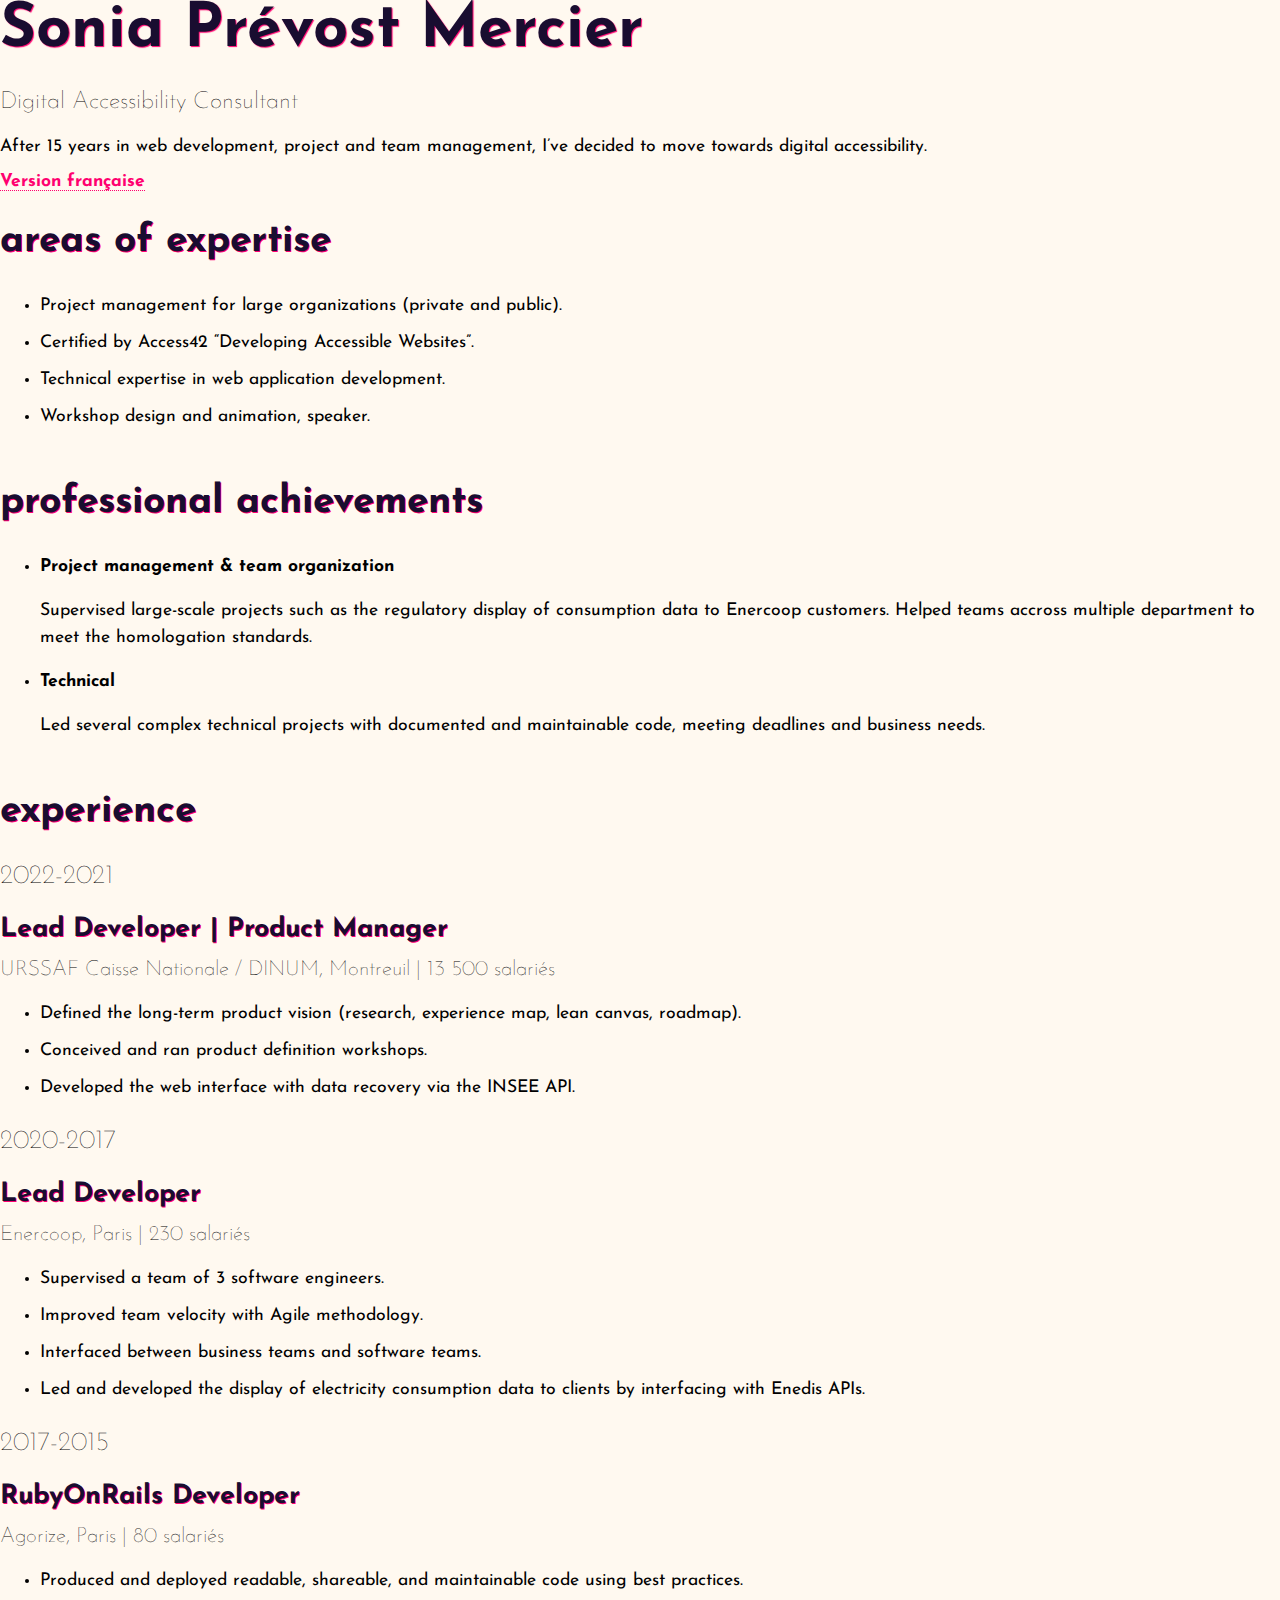
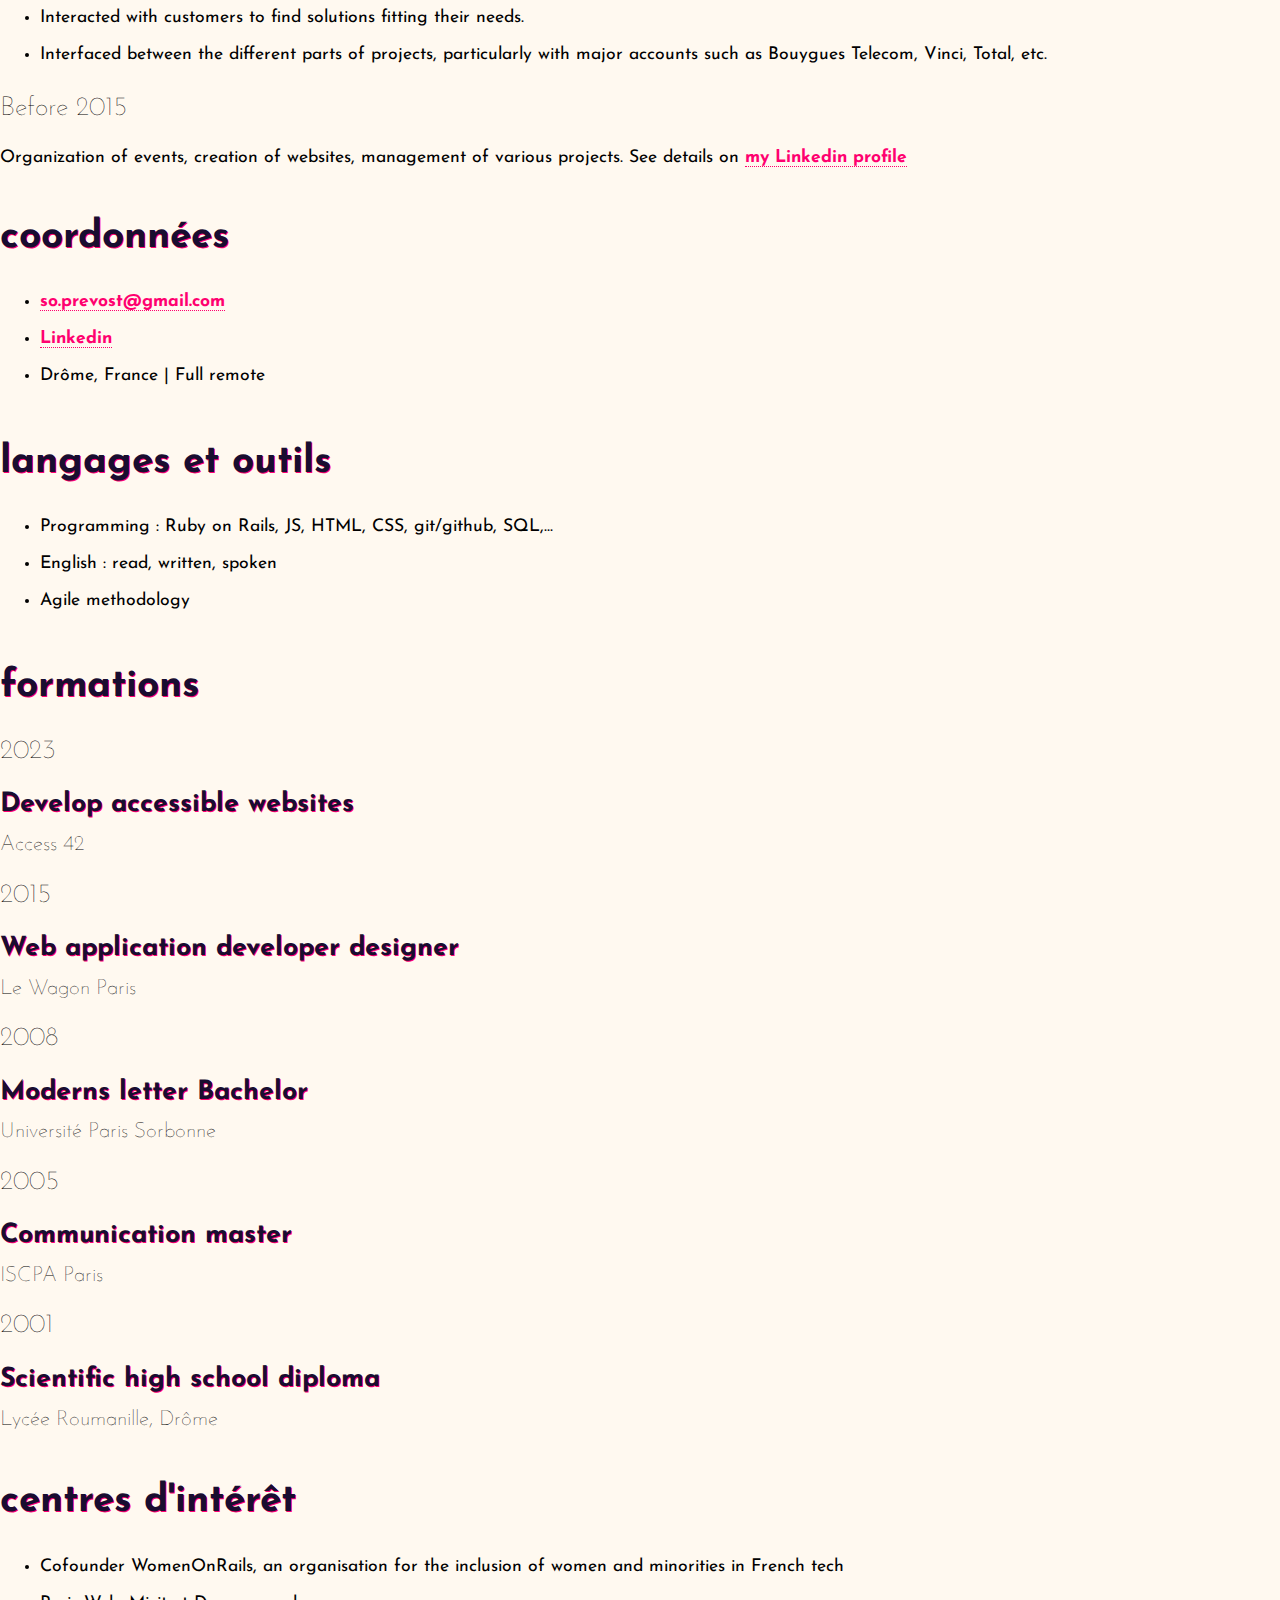
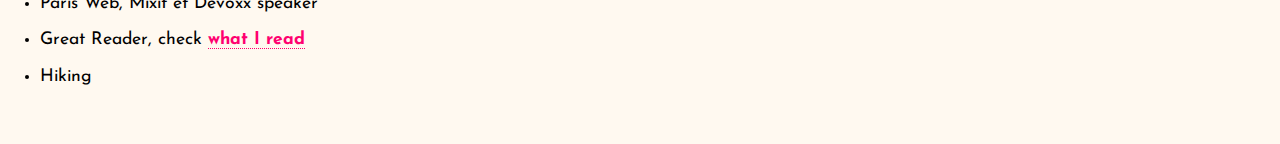
==== pages/en_resume.html @ 402e45ff "change font" ====
<html lang="en">

<head>
  <title>Sonia Prévost Mercier | Digital Accessibility Consultant</title>
  <meta charset="utf-8">
  <meta name="viewport" content="width=device-width, initial-scale=1">
  <link href="https://cdn.jsdelivr.net/npm/bootstrap@5.3.2/dist/css/bootstrap.min.css" rel="stylesheet"
    integrity="sha384-T3c6CoIi6uLrA9TneNEoa7RxnatzjcDSCmG1MXxSR1GAsXEV/Dwwykc2MPK8M2HN" crossorigin="anonymous">
  <link rel="preconnect" href="https://fonts.googleapis.com">
  <link rel="preconnect" href="https://fonts.gstatic.com" crossorigin>
  <link href="https://fonts.googleapis.com/css2?family=Josefin+Sans:ital,wght@0,100..700;1,100..700&display=swap"
    rel="stylesheet">
  <link href="../css/styles.css" rel="stylesheet">
</head>

<body>
  <div class="container">
    <header role="banner" class="my-5">
      <div class="row">
        <div class="col-sm-12">
          <h1>Sonia Prévost Mercier</h1>
          <p class="subtitle">Digital Accessibility Consultant</p>
          <p>After 15 years in web development, project and team management, I’ve decided to move towards digital
            accessibility.</p>
          <a href="../index.html" lang="fr" hreflang="fr">Version française</a>
        </div>
      </div>
    </header>
    <main role="main">
      <div class="row">
        <div class="col-sm-12 col-md-8">
          <section>
            <h2>areas of expertise</h2>
            <ul>
              <li>Project management for large organizations (private and public).</li>
              <li>Certified by Access42 “Developing Accessible Websites”.</li>
              <li>Technical expertise in web application development.</li>
              <li>Workshop design and animation, speaker.</li>
            </ul>
          </section>

          <section>
            <h2>professional achievements</h2>
            <ul>
              <li>
                <strong>Project management & team organization</strong>
                <p>Supervised large-scale projects such as the regulatory display of consumption data to Enercoop
                  customers. Helped teams accross multiple department to meet the homologation standards.</p>
              </li>
              <li>
                <strong>Technical</strong>
                <p>Led several complex technical projects with documented and maintainable code, meeting deadlines and
                  business needs.</p>
              </li>
            </ul>
          </section>

          <section>
            <h2>experience</h2>
            <div class="experience">
              <div class="row">
                <div class="col-sm-12 col-md-2">
                  <p class="year">2022-2021</p>
                </div>
                <div class="col-sm-12 col-md-10">
                  <h3>Lead Developer | Product Manager</h3>
                  <p class="company">URSSAF Caisse Nationale / DINUM, Montreuil | 13 500 salariés</p>
                  <ul>
                    <li>Defined the long-term product vision (research, experience map, lean canvas, roadmap).</li>
                    <li>Conceived and ran product definition workshops.</li>
                    <li>Developed the web interface with data recovery via the INSEE API.</li>
                  </ul>
                </div>
              </div>
            </div>

            <div class="experience">
              <div class="row">
                <div class="col-sm-12 col-md-2">
                  <p class="year">2020-2017</p>
                </div>
                <div class="col-sm-12 col-md-10">
                  <h3>Lead Developer</h3>
                  <p class="company">Enercoop, Paris | 230 salariés</p>
                  <ul>
                    <li>Supervised a team of 3 software engineers.</li>
                    <li>Improved team velocity with Agile methodology.</li>
                    <li>Interfaced between business teams and software teams.</li>
                    <li>Led and developed the display of electricity consumption data to clients by interfacing with
                      Enedis APIs.</li>
                  </ul>
                </div>
              </div>
            </div>

            <div class="experience">
              <div class="row">
                <div class="col-sm-12 col-md-2">
                  <p class="year">2017-2015</p>
                </div>
                <div class="col-sm-12 col-md-10">
                  <h3>RubyOnRails Developer</h3>
                  <p class="company">Agorize, Paris | 80 salariés</p>
                  <ul>
                    <li>Produced and deployed readable, shareable, and maintainable code using best practices.</li>
                    <li>Interacted with customers to find solutions fitting their needs.</li>
                    <li>Interfaced between the different parts of projects, particularly with major accounts such as
                      Bouygues Telecom, Vinci, Total, etc.</li>
                  </ul>
                </div>
              </div>
            </div>

            <div class="experience">
              <div class="row">
                <div class="col-sm-12 col-md-2">
                  <p class="year">Before 2015</p>
                </div>
                <div class="col-sm-12 col-md-10">
                  <p>Organization of events, creation of websites, management of various projects. See details on <a
                      href="https://bit.ly/lkdn-soprevost" target="_blank">my Linkedin profile</a></p>
                </div>
              </div>
            </div>
        </div>
        </section>


        <div class="col-sm-12 col-md-4">
          <section>
            <h2>coordonnées</h2>
            <ul>
              <li><a href="mailto:so.prevost@gmail.com">so.prevost@gmail.com</a></li>
              <li><a href="https://bit.ly/lkdn-soprevost">Linkedin</a></li>
              <li>Drôme, France | Full remote</li>
            </ul>
          </section>

          <section>
            <h2>langages et outils</h2>
            <ul>
              <li>Programming : Ruby on Rails, JS, HTML, CSS, git/github, SQL,...</li>
              <li>English : read, written, spoken</li>
              <li>Agile methodology</li>
            </ul>
          </section>

          <section>
            <h2>formations</h2>
            <div class="formation">
              <div class="row">
                <div class="col-sm-12 col-md-2">
                  <p class="year">2023</p>
                </div>
                <div class="col-sm-12 col-md-10">
                  <h3>Develop accessible websites</h3>
                  <p class="company">Access 42</p>
                </div>
              </div>
            </div>

            <div class="formation">
              <div class="row">
                <div class="col-sm-12 col-md-2">
                  <p class="year">2015</p>
                </div>
                <div class="col-sm-12 col-md-10">
                  <h3>Web application developer designer</h3>
                  <p class="company">Le Wagon Paris</p>
                </div>
              </div>
            </div>

            <div class="formation">
              <div class="row">
                <div class="col-sm-12 col-md-2">
                  <p class="year">2008</p>
                </div>
                <div class="col-sm-12 col-md-10">
                  <h3>Moderns letter Bachelor</h3>
                  <p class="company">Université Paris Sorbonne</p>
                </div>
              </div>
            </div>

            <div class="formation">
              <div class="row">
                <div class="col-sm-12 col-md-2">
                  <p class="year">2005</p>
                </div>
                <div class="col-sm-12 col-md-10">
                  <h3>Communication master</h3>
                  <p class="company">ISCPA Paris</p>
                </div>
              </div>
            </div>

            <div class="formation">
              <div class="row">
                <div class="col-sm-12 col-md-2">
                  <p class="year">2001</p>
                </div>
                <div class="col-sm-12 col-md-10">
                  <h3>Scientific high school diploma</h3>
                  <p class="company">Lycée Roumanille, Drôme</p>
                </div>
              </div>
            </div>
          </section>

          <section>
            <h2>centres d'intérêt</h2>
            <ul>
              <li>Cofounder WomenOnRails, an organisation for the inclusion of women and minorities in French tech</li>
              <li>Paris Web, Mixit et Devoxx speaker</li>
              <li>Great Reader, check <a href="https://bit.ly/soniareads">what I read</a></li>
              <li>Hiking</li>
            </ul>
          </section>
        </div>
      </div>
    </main>
  </div>
</body>

</html>
---- css/styles.css ----
body {
  overflow-x: hidden;
  margin: 0;
  background-color: #fff9f0;
  font-family: "Josefin Sans", sans-serif;
  font-size: 1.1em;
}

a, a:hover, a:focus {
  color: #FF006F;
  text-decoration: none;
  border-bottom: 1px dotted;
  font-weight: bold;
}

h1 {
  font-weight: 700;
  font-size: 3.5em;
  color:#190D30;
  text-shadow: 1px 1px 1px #FF006F;
}

h2 {
  font-size: 2.2em;
  font-weight: 700;
  color:#190D30;
  text-shadow: 1px 1px 0.5px #FF006F;
}

h3 {
  font-size: 1.5em;
  color:#190D30;
  text-shadow: 0.5px 0.5px 0.5px #FF006F;
}

.subtitle {
  font-size: 1.5rem;
  font-weight: lighter;
  margin-top: -0.5em;
}

section {
  margin-bottom: 3em;
}

ul li {
  line-height: 1.5em;
  margin: 0.6em 0;
}

.experience {
  margin: 1em 0;
}

.year {
  font-weight: lighter;
  font-size: 1.5em;
}

.company {
  font-weight: lighter;
  font-size: 1.2em;
  margin-top: -0.5em;
}
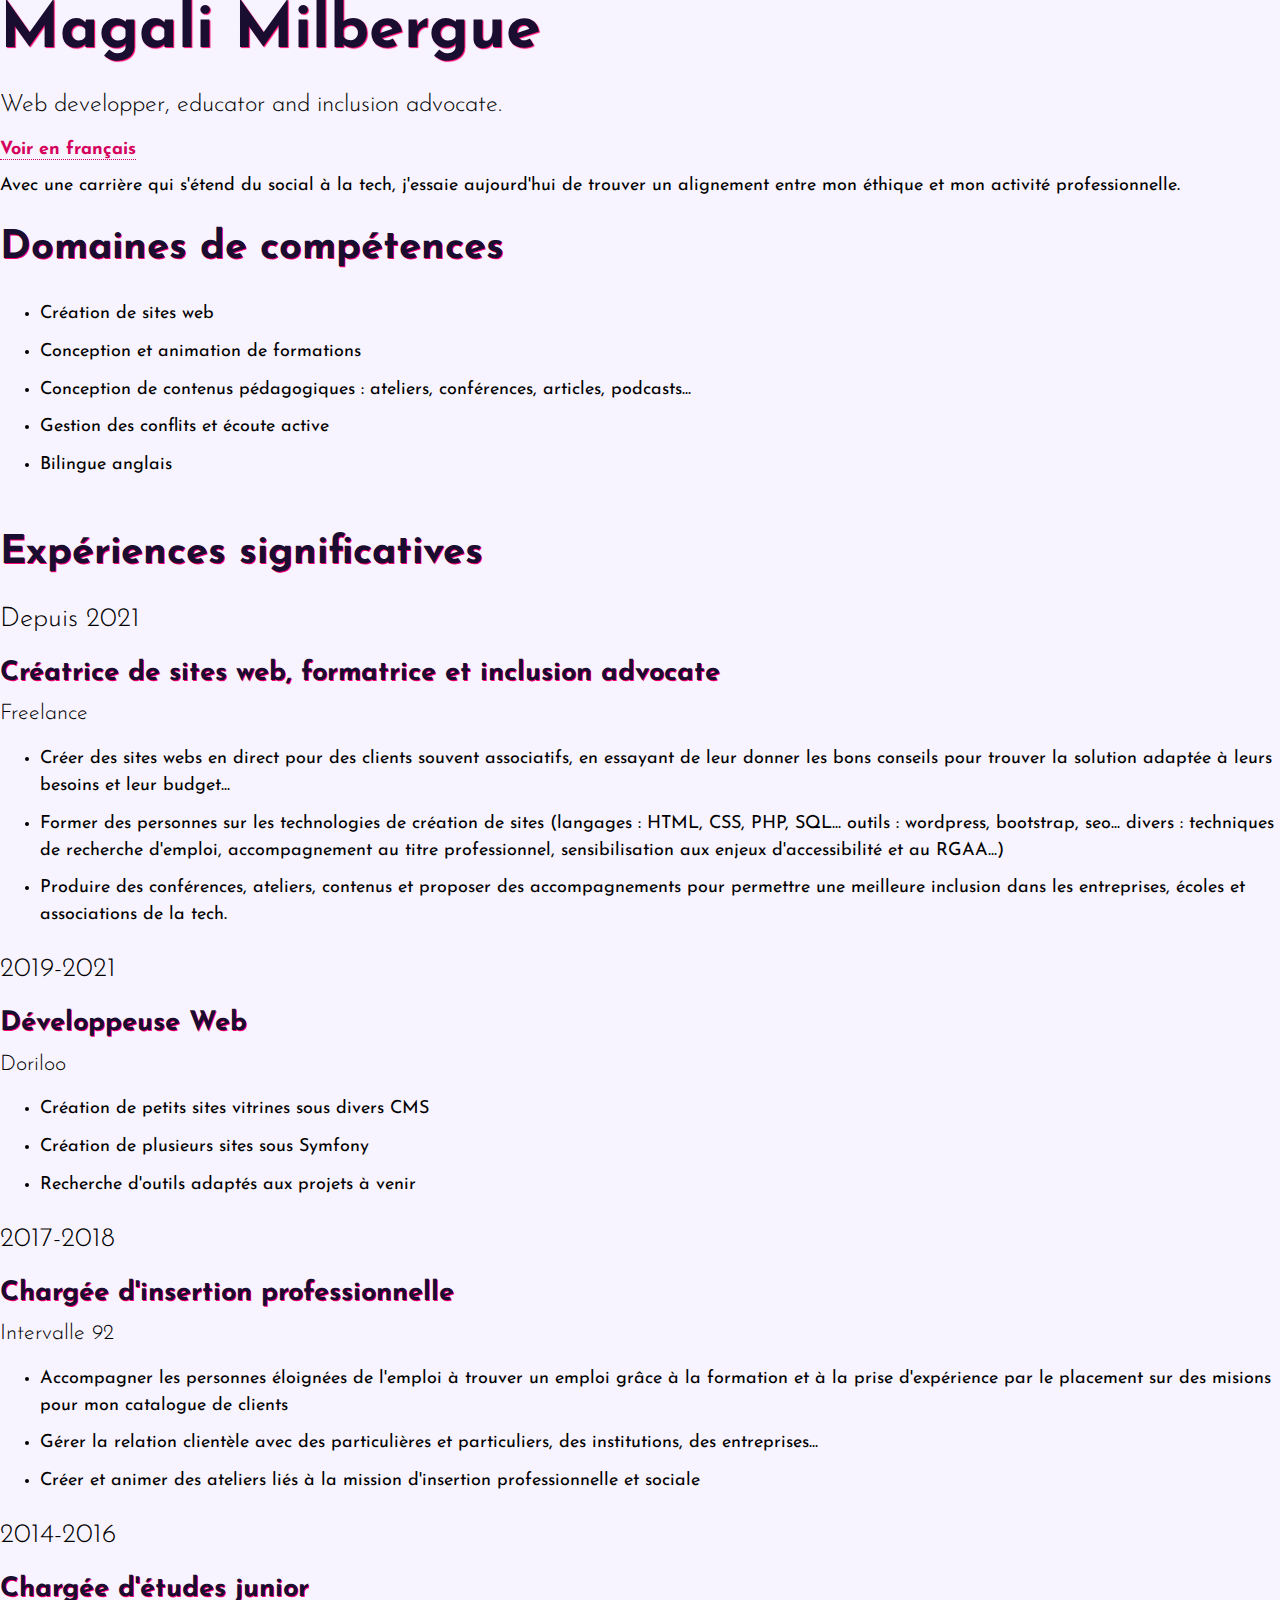
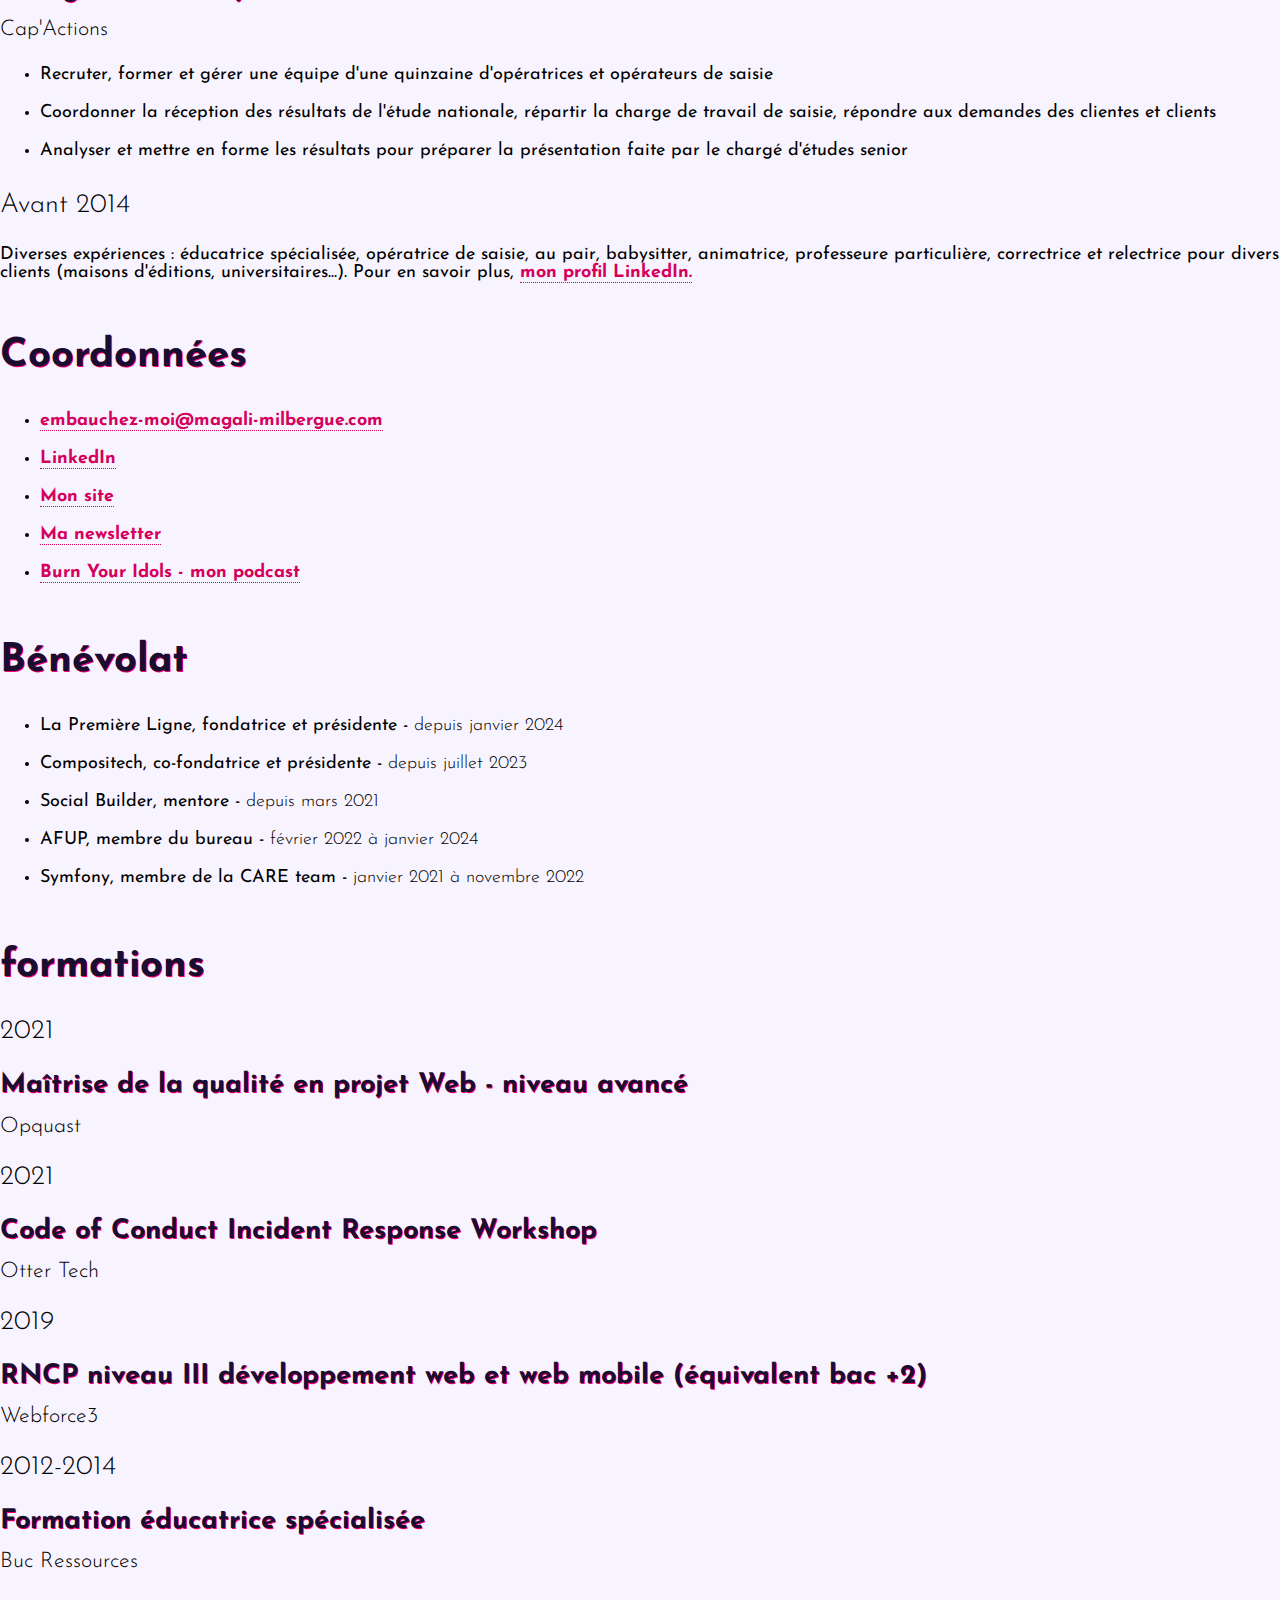
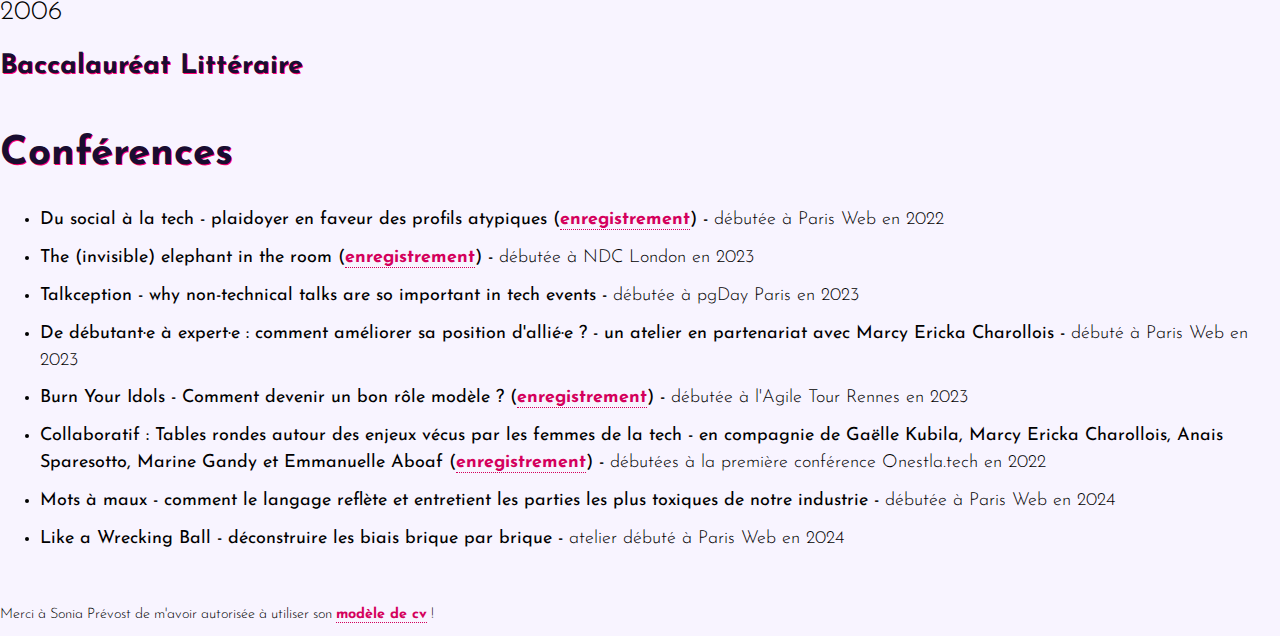
==== commit 846cb2c7: "Favicon + amélioration" ====
--- a/pages/en_resume.html
+++ b/pages/en_resume.html
@@ -1,7 +1,7 @@
 <html lang="en">
 
 <head>
-  <title>Sonia Prévost Mercier | Digital Accessibility Consultant</title>
+  <title>Magali Milbergue | Web developper, educator and inclusion advocate.</title>
   <meta charset="utf-8">
   <meta name="viewport" content="width=device-width, initial-scale=1">
   <link href="https://cdn.jsdelivr.net/npm/bootstrap@5.3.2/dist/css/bootstrap.min.css" rel="stylesheet"
@@ -11,6 +11,8 @@
   <link href="https://fonts.googleapis.com/css2?family=Josefin+Sans:ital,wght@0,100..700;1,100..700&display=swap"
     rel="stylesheet">
   <link href="../css/styles.css" rel="stylesheet">
+
+  <link rel="icon" type="image/x-icon" href="../img/favicon.png">
 </head>
 
 <body>
@@ -18,11 +20,11 @@
     <header role="banner" class="my-5">
       <div class="row">
         <div class="col-sm-12">
-          <h1>Sonia Prévost Mercier</h1>
-          <p class="subtitle">Digital Accessibility Consultant</p>
-          <p>After 15 years in web development, project and team management, I’ve decided to move towards digital
-            accessibility.</p>
-          <a href="../index.html" lang="fr" hreflang="fr">Version française</a>
+          <h1>Magali Milbergue</h1>
+          <p class="subtitle">Web developper, educator and inclusion advocate.</p>
+          <p><a href="pages/en_resume.html" lang="fr" hreflang="fr">Voir en français</a></p>
+          <p>Avec une carrière qui s'étend du social à la tech, j'essaie aujourd'hui de trouver un alignement entre mon
+            éthique et mon activité professionnelle.</p>
         </div>
       </div>
     </header>
@@ -30,118 +32,135 @@
       <div class="row">
         <div class="col-sm-12 col-md-8">
           <section>
-            <h2>areas of expertise</h2>
-            <ul>
-              <li>Project management for large organizations (private and public).</li>
-              <li>Certified by Access42 “Developing Accessible Websites”.</li>
-              <li>Technical expertise in web application development.</li>
-              <li>Workshop design and animation, speaker.</li>
-            </ul>
-          </section>
-
-          <section>
-            <h2>professional achievements</h2>
-            <ul>
-              <li>
-                <strong>Project management & team organization</strong>
-                <p>Supervised large-scale projects such as the regulatory display of consumption data to Enercoop
-                  customers. Helped teams accross multiple department to meet the homologation standards.</p>
+            <h2>Domaines de compétences</h2>
+            <ul>
+              <li>Création de sites web</li>
+              <li>Conception et animation de formations</li>
+              <li>Conception de contenus pédagogiques : ateliers, conférences, articles, podcasts...</li>
+              <li>Gestion des conflits et écoute active</li>
+              <li>Bilingue anglais</li>
+            </ul>
+          </section>
+
+          <section>
+            <h2>Expériences significatives</h2>
+            <div class="experience">
+              <div class="row">
+                <div class="col-sm-12 col-md-2">
+                  <p class="year">Depuis 2021</p>
+                </div>
+                <div class="col-sm-12 col-md-10">
+                  <h3>Créatrice de sites web, formatrice et inclusion advocate</h3>
+                  <p class="company">Freelance</p>
+                  <ul>
+                    <li>Créer des sites webs en direct pour des clients souvent associatifs, en essayant de leur donner
+                      les bons conseils pour trouver la solution adaptée à leurs besoins et leur budget...</li>
+                    <li>Former des personnes sur les technologies de création de sites (langages : HTML, CSS, PHP,
+                      SQL... outils : wordpress, bootstrap, seo... divers : techniques de recherche d'emploi,
+                      accompagnement au titre professionnel, sensibilisation aux enjeux d'accessibilité et au RGAA...)
+                    </li>
+                    <li>Produire des conférences, ateliers, contenus et proposer des accompagnements pour permettre une
+                      meilleure inclusion dans les entreprises, écoles et associations de la tech. </li>
+                  </ul>
+                </div>
+              </div>
+            </div>
+
+            <div class="experience">
+              <div class="row">
+                <div class="col-sm-12 col-md-2">
+                  <p class="year">2019-2021</p>
+                </div>
+                <div class="col-sm-12 col-md-10">
+                  <h3>Développeuse Web</h3>
+                  <p class="company">Doriloo</p>
+                  <ul>
+                    <li>Création de petits sites vitrines sous divers CMS</li>
+                    <li>Création de plusieurs sites sous Symfony</li>
+                    <li>Recherche d'outils adaptés aux projets à venir</li>
+                  </ul>
+                </div>
+              </div>
+            </div>
+
+            <div class="experience">
+              <div class="row">
+                <div class="col-sm-12 col-md-2">
+                  <p class="year">2017-2018</p>
+                </div>
+                <div class="col-sm-12 col-md-10">
+                  <h3>Chargée d'insertion professionnelle</h3>
+                  <p class="company">Intervalle 92</p>
+                  <ul>
+                    <li>Accompagner les personnes éloignées de l'emploi à trouver un emploi grâce à la formation et à la
+                      prise d'expérience par le placement sur des misions pour mon catalogue de clients</li>
+                    <li>Gérer la relation clientèle avec des particulières et particuliers, des institutions, des
+                      entreprises... </li>
+                    <li>Créer et animer des ateliers liés à la mission d'insertion professionnelle et sociale</li>
+                  </ul>
+                </div>
+              </div>
+            </div>
+
+            <div class="experience">
+              <div class="row">
+                <div class="col-sm-12 col-md-2">
+                  <p class="year">2014-2016</p>
+                </div>
+                <div class="col-sm-12 col-md-10">
+                  <h3>Chargée d'études junior</h3>
+                  <p class="company">Cap'Actions</p>
+                  <ul>
+                    <li>Recruter, former et gérer une équipe d'une quinzaine d'opératrices et opérateurs de saisie</li>
+                    <li>Coordonner la réception des résultats de l'étude nationale, répartir la charge de travail de
+                      saisie, répondre aux demandes des clientes et clients</li>
+                    <li>Analyser et mettre en forme les résultats pour préparer la présentation faite par le chargé
+                      d'études senior</li>
+                  </ul>
+                </div>
+              </div>
+            </div>
+
+            <div class="experience">
+              <div class="row">
+                <div class="col-sm-12 col-md-2">
+                  <p class="year">Avant 2014</p>
+                </div>
+                <div class="col-sm-12 col-md-10">
+                  <p>Diverses expériences : éducatrice spécialisée, opératrice de saisie, au pair, babysitter,
+                    animatrice, professeure particulière, correctrice et relectrice pour divers clients (maisons
+                    d'éditions, universitaires...). Pour en savoir plus, <a
+                      href="https://www.linkedin.com/in/magali-milbergue/" target="_blank">mon profil LinkedIn.</a></p>
+                </div>
+              </div>
+            </div>
+        </div>
+        </section>
+
+
+        <div class="col-sm-12 col-md-4">
+          <section>
+            <h2>Coordonnées</h2>
+            <ul>
+              <li><a href="mailto:embauchez-moi@magali-milbergue.com">embauchez-moi@magali-milbergue.com</a></li>
+              <li><a href="https://www.linkedin.com/in/magali-milbergue/" target="_blank">LinkedIn</a></li>
+              <li><a href="https://www.magali-milbergue.com" target="_blank">Mon site</a></li>
+              <li><a href="https://magalimilbergue.substack.com/" target="_blank">Ma newsletter</a></li>
+              <li><a href="https://shows.acast.com/burn-your-idols" target="_blank">Burn Your Idols - mon podcast</a>
               </li>
-              <li>
-                <strong>Technical</strong>
-                <p>Led several complex technical projects with documented and maintainable code, meeting deadlines and
-                  business needs.</p>
+
+            </ul>
+          </section>
+
+          <section>
+            <h2>Bénévolat</h2>
+            <ul>
+              <li>La Première Ligne, fondatrice et présidente - <span class="volunteering">depuis janvier 2024</span>
               </li>
-            </ul>
-          </section>
-
-          <section>
-            <h2>experience</h2>
-            <div class="experience">
-              <div class="row">
-                <div class="col-sm-12 col-md-2">
-                  <p class="year">2022-2021</p>
-                </div>
-                <div class="col-sm-12 col-md-10">
-                  <h3>Lead Developer | Product Manager</h3>
-                  <p class="company">URSSAF Caisse Nationale / DINUM, Montreuil | 13 500 salariés</p>
-                  <ul>
-                    <li>Defined the long-term product vision (research, experience map, lean canvas, roadmap).</li>
-                    <li>Conceived and ran product definition workshops.</li>
-                    <li>Developed the web interface with data recovery via the INSEE API.</li>
-                  </ul>
-                </div>
-              </div>
-            </div>
-
-            <div class="experience">
-              <div class="row">
-                <div class="col-sm-12 col-md-2">
-                  <p class="year">2020-2017</p>
-                </div>
-                <div class="col-sm-12 col-md-10">
-                  <h3>Lead Developer</h3>
-                  <p class="company">Enercoop, Paris | 230 salariés</p>
-                  <ul>
-                    <li>Supervised a team of 3 software engineers.</li>
-                    <li>Improved team velocity with Agile methodology.</li>
-                    <li>Interfaced between business teams and software teams.</li>
-                    <li>Led and developed the display of electricity consumption data to clients by interfacing with
-                      Enedis APIs.</li>
-                  </ul>
-                </div>
-              </div>
-            </div>
-
-            <div class="experience">
-              <div class="row">
-                <div class="col-sm-12 col-md-2">
-                  <p class="year">2017-2015</p>
-                </div>
-                <div class="col-sm-12 col-md-10">
-                  <h3>RubyOnRails Developer</h3>
-                  <p class="company">Agorize, Paris | 80 salariés</p>
-                  <ul>
-                    <li>Produced and deployed readable, shareable, and maintainable code using best practices.</li>
-                    <li>Interacted with customers to find solutions fitting their needs.</li>
-                    <li>Interfaced between the different parts of projects, particularly with major accounts such as
-                      Bouygues Telecom, Vinci, Total, etc.</li>
-                  </ul>
-                </div>
-              </div>
-            </div>
-
-            <div class="experience">
-              <div class="row">
-                <div class="col-sm-12 col-md-2">
-                  <p class="year">Before 2015</p>
-                </div>
-                <div class="col-sm-12 col-md-10">
-                  <p>Organization of events, creation of websites, management of various projects. See details on <a
-                      href="https://bit.ly/lkdn-soprevost" target="_blank">my Linkedin profile</a></p>
-                </div>
-              </div>
-            </div>
-        </div>
-        </section>
-
-
-        <div class="col-sm-12 col-md-4">
-          <section>
-            <h2>coordonnées</h2>
-            <ul>
-              <li><a href="mailto:so.prevost@gmail.com">so.prevost@gmail.com</a></li>
-              <li><a href="https://bit.ly/lkdn-soprevost">Linkedin</a></li>
-              <li>Drôme, France | Full remote</li>
-            </ul>
-          </section>
-
-          <section>
-            <h2>langages et outils</h2>
-            <ul>
-              <li>Programming : Ruby on Rails, JS, HTML, CSS, git/github, SQL,...</li>
-              <li>English : read, written, spoken</li>
-              <li>Agile methodology</li>
+              <li>Compositech, co-fondatrice et présidente - <span class="volunteering">depuis juillet 2023</span></li>
+              <li>Social Builder, mentore - <span class="volunteering">depuis mars 2021</span></li>
+              <li>AFUP, membre du bureau - <span class="volunteering">février 2022 à janvier 2024</span></li>
+              <li>Symfony, membre de la CARE team - <span class="volunteering">janvier 2021 à novembre 2022</span></li>
             </ul>
           </section>
 
@@ -150,76 +169,102 @@
             <div class="formation">
               <div class="row">
                 <div class="col-sm-12 col-md-2">
-                  <p class="year">2023</p>
-                </div>
-                <div class="col-sm-12 col-md-10">
-                  <h3>Develop accessible websites</h3>
-                  <p class="company">Access 42</p>
-                </div>
-              </div>
-            </div>
-
-            <div class="formation">
-              <div class="row">
-                <div class="col-sm-12 col-md-2">
-                  <p class="year">2015</p>
-                </div>
-                <div class="col-sm-12 col-md-10">
-                  <h3>Web application developer designer</h3>
-                  <p class="company">Le Wagon Paris</p>
-                </div>
-              </div>
-            </div>
-
-            <div class="formation">
-              <div class="row">
-                <div class="col-sm-12 col-md-2">
-                  <p class="year">2008</p>
-                </div>
-                <div class="col-sm-12 col-md-10">
-                  <h3>Moderns letter Bachelor</h3>
-                  <p class="company">Université Paris Sorbonne</p>
-                </div>
-              </div>
-            </div>
-
-            <div class="formation">
-              <div class="row">
-                <div class="col-sm-12 col-md-2">
-                  <p class="year">2005</p>
-                </div>
-                <div class="col-sm-12 col-md-10">
-                  <h3>Communication master</h3>
-                  <p class="company">ISCPA Paris</p>
-                </div>
-              </div>
-            </div>
-
-            <div class="formation">
-              <div class="row">
-                <div class="col-sm-12 col-md-2">
-                  <p class="year">2001</p>
-                </div>
-                <div class="col-sm-12 col-md-10">
-                  <h3>Scientific high school diploma</h3>
-                  <p class="company">Lycée Roumanille, Drôme</p>
-                </div>
-              </div>
-            </div>
-          </section>
-
-          <section>
-            <h2>centres d'intérêt</h2>
-            <ul>
-              <li>Cofounder WomenOnRails, an organisation for the inclusion of women and minorities in French tech</li>
-              <li>Paris Web, Mixit et Devoxx speaker</li>
-              <li>Great Reader, check <a href="https://bit.ly/soniareads">what I read</a></li>
-              <li>Hiking</li>
+                  <p class="year">2021</p>
+                </div>
+                <div class="col-sm-12 col-md-10">
+                  <h3>Maîtrise de la qualité en projet Web - niveau avancé</h3>
+                  <p class="company">Opquast</p>
+                </div>
+              </div>
+            </div>
+
+            <div class="formation">
+              <div class="row">
+                <div class="col-sm-12 col-md-2">
+                  <p class="year">2021</p>
+                </div>
+                <div class="col-sm-12 col-md-10">
+                  <h3>Code of Conduct Incident Response Workshop</h3>
+                  <p class="company">Otter Tech</p>
+                </div>
+              </div>
+            </div>
+
+            <div class="formation">
+              <div class="row">
+                <div class="col-sm-12 col-md-2">
+                  <p class="year">2019</p>
+                </div>
+                <div class="col-sm-12 col-md-10">
+                  <h3>RNCP niveau III développement web et web mobile (équivalent bac +2)</h3>
+                  <p class="company">Webforce3</p>
+                </div>
+              </div>
+            </div>
+
+            <div class="formation">
+              <div class="row">
+                <div class="col-sm-12 col-md-2">
+                  <p class="year">2012-2014</p>
+                </div>
+                <div class="col-sm-12 col-md-10">
+                  <h3>Formation éducatrice spécialisée</h3>
+                  <p class="company">Buc Ressources</p>
+                </div>
+              </div>
+            </div>
+
+            <div class="formation">
+              <div class="row">
+                <div class="col-sm-12 col-md-2">
+                  <p class="year">2006</p>
+                </div>
+                <div class="col-sm-12 col-md-10">
+                  <h3>Baccalauréat Littéraire</h3>
+                </div>
+              </div>
+            </div>
+          </section>
+
+          <section>
+            <h2>Conférences</h2>
+            <ul>
+              <li>Du social à la tech - plaidoyer en faveur des profils atypiques (<a
+                  href="https://www.paris-web.fr/2022/conferences/du-social-a-la-tech-plaidoyer-en-faveur-des-profils-atypiques.php"
+                  target="_blank">enregistrement</a>) - <span class="convention">débutée à Paris Web en 2022</span></li>
+              <li>The (invisible) elephant in the room (<a href="https://youtu.be/haTnHdChzyY?si=0uQnawRMb6-xUADz"
+                  target="_blank" lang="en" hreflang="en">enregistrement</a>) - <span class="convention">débutée à NDC
+                  London en 2023</span></li>
+              <li>Talkception - why non-technical talks are so important in tech events - <span
+                  class="convention">débutée à pgDay Paris en 2023</span></li>
+              <li>De débutant·e à expert·e : comment améliorer sa position d'allié·e ? - un atelier en partenariat avec
+                Marcy Ericka Charollois - <span class="convention">débuté à Paris Web en 2023</span></li>
+              <li>Burn Your Idols - Comment devenir un bon rôle modèle ? (<a
+                  href="https://youtu.be/4nq0jc-7WCw?si=QjIkCb7t3La0YAkM" target="_blank">enregistrement</a>) - <span
+                  class="convention">débutée à l'Agile Tour Rennes en 2023</span></li>
+              <li>Collaboratif : Tables rondes autour des enjeux vécus par les femmes de la tech - en compagnie de
+                Gaëlle Kubila, Marcy Ericka Charollois, Anais Sparesotto, Marine Gandy et Emmanuelle Aboaf (<a
+                  href="https://www.paris-web.fr/2023/conferences/table-ronde-femmes-dans-la-tech.php"
+                  target="_blank">enregistrement</a>) - <span class="convention">débutées à la première conférence
+                  Onestla.tech en 2022 </span></li>
+              <li>Mots à maux - comment le langage reflète et entretient les parties les plus toxiques de notre
+                industrie - <span class="convention">débutée à Paris Web en 2024</span></li>
+              <li>Like a Wrecking Ball - déconstruire les biais brique par brique - <span class="convention">atelier
+                  débuté à Paris Web en 2024 </span></li>
+
             </ul>
           </section>
         </div>
       </div>
     </main>
+    <footer>
+      <div class="row justify-content-center">
+        <div class="col-md-6 footer">
+          <p>Merci à Sonia Prévost de m'avoir autorisée à utiliser son <a href="https://github.com/soniaprevost/resume"
+              target="_blank" lang="en" hreflang="en">modèle de cv</a> !</p>
+        </div>
+      </div>
+    </footer>
   </div>
 </body>
 
--- a/css/styles.css
+++ b/css/styles.css
@@ -1,13 +1,13 @@
 body {
   overflow-x: hidden;
   margin: 0;
-  background-color: #fff9f0;
+  background-color: #f8f4ff;
   font-family: "Josefin Sans", sans-serif;
-  font-size: 1.1em;
+  font-size: 18px;
 }
 
 a, a:hover, a:focus {
-  color: #FF006F;
+  color:#D4005C;
   text-decoration: none;
   border-bottom: 1px dotted;
   font-weight: bold;
@@ -35,7 +35,7 @@
 
 .subtitle {
   font-size: 1.5rem;
-  font-weight: lighter;
+  font-weight: 300;
   margin-top: -0.5em;
 }
 
@@ -53,12 +53,25 @@
 }
 
 .year {
-  font-weight: lighter;
+  font-weight: 300;
   font-size: 1.5em;
 }
 
 .company {
-  font-weight: lighter;
+  font-weight: 300;
   font-size: 1.2em;
   margin-top: -0.5em;
 }
+
+.volunteering{
+  font-weight: 300;
+}
+
+.convention{
+  font-weight: 300;
+}
+
+.footer{
+  font-size: 0.8em;
+  font-weight: 300;
+}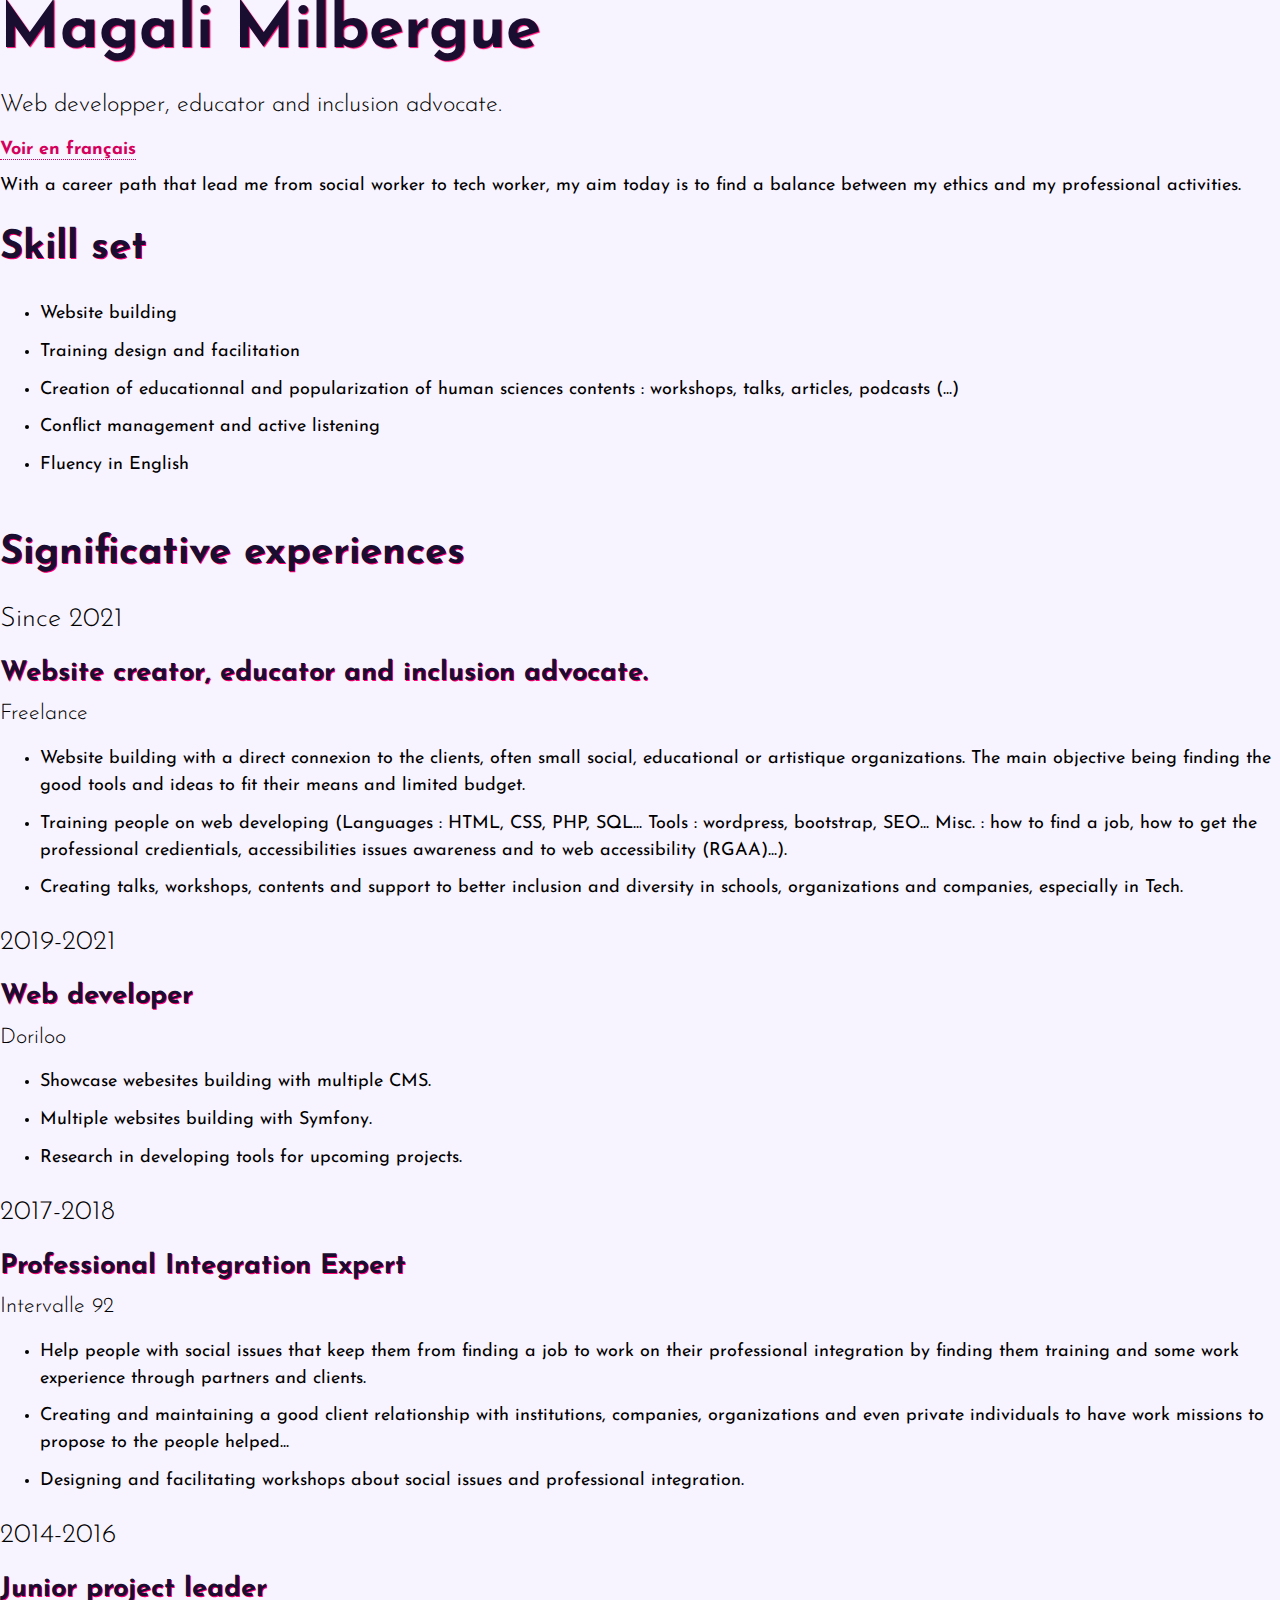
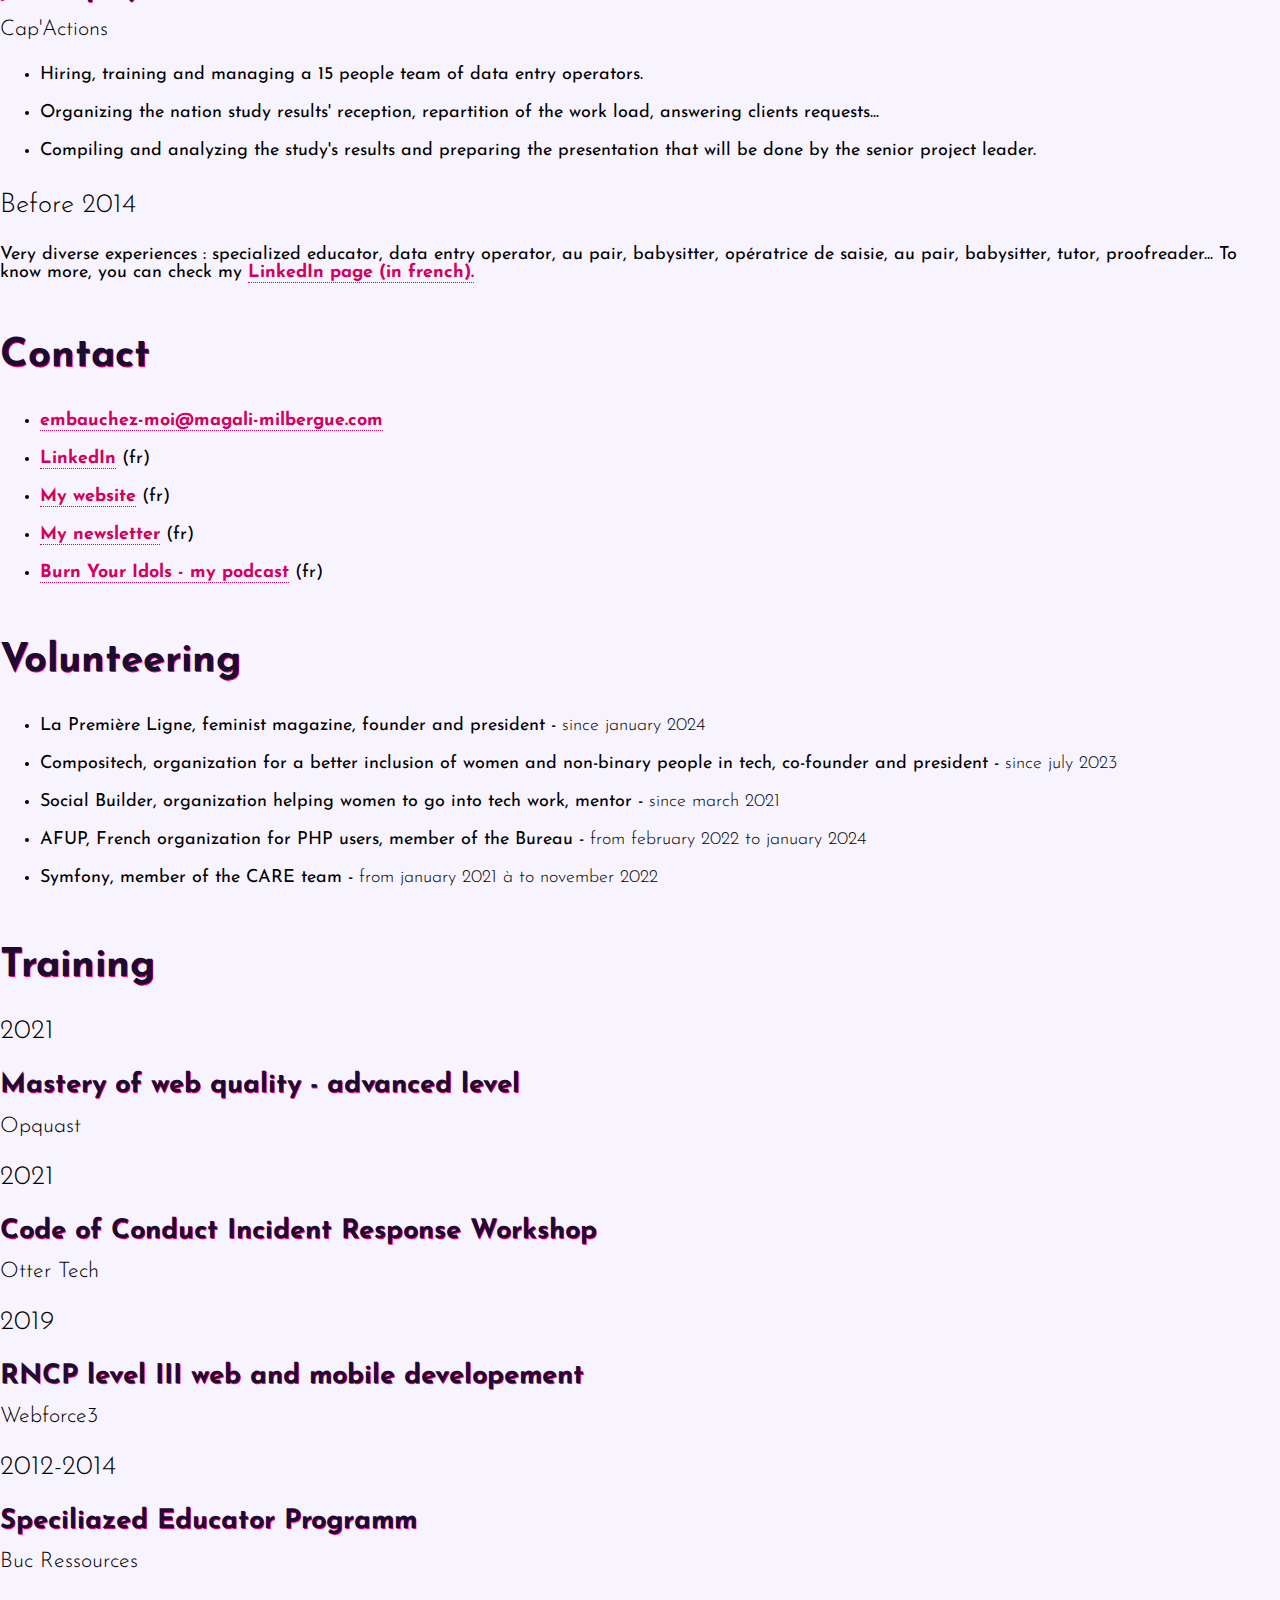
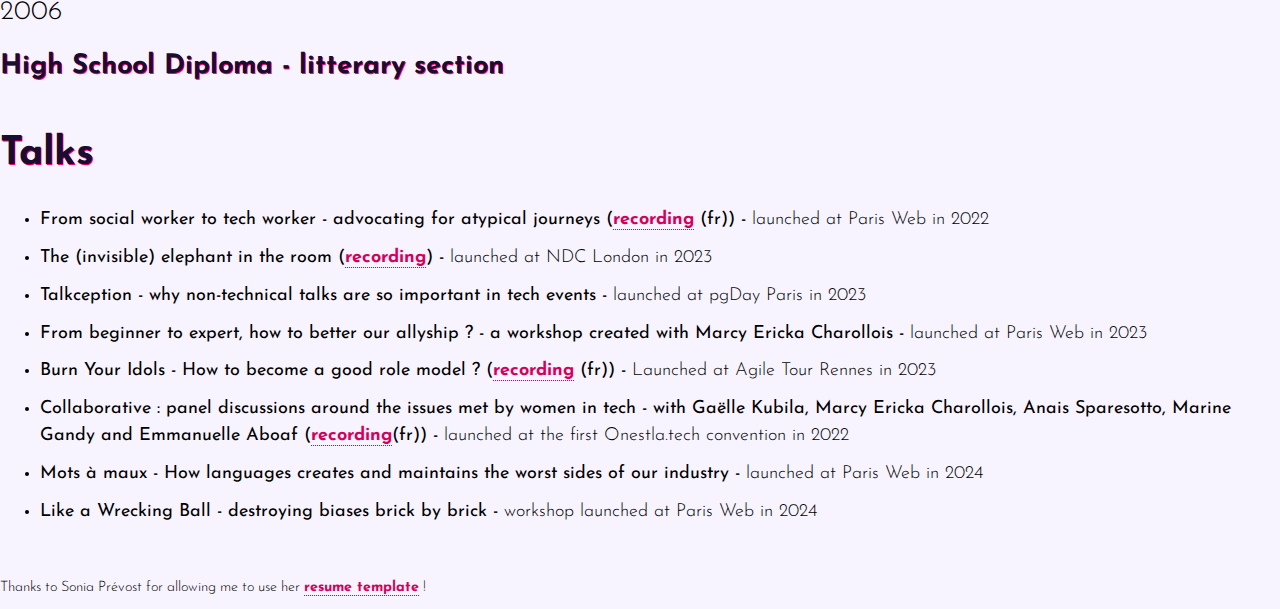
==== commit 42245d04: "Adding the english version" ====
--- a/pages/en_resume.html
+++ b/pages/en_resume.html
@@ -22,9 +22,8 @@
         <div class="col-sm-12">
           <h1>Magali Milbergue</h1>
           <p class="subtitle">Web developper, educator and inclusion advocate.</p>
-          <p><a href="pages/en_resume.html" lang="fr" hreflang="fr">Voir en français</a></p>
-          <p>Avec une carrière qui s'étend du social à la tech, j'essaie aujourd'hui de trouver un alignement entre mon
-            éthique et mon activité professionnelle.</p>
+          <p><a href="../index.html" lang="fr" hreflang="fr">Voir en français</a></p>
+          <p>With a career path that lead me from social worker to tech worker, my aim today is to find a balance between my ethics and my professional activities.</p>
         </div>
       </div>
     </header>
@@ -32,35 +31,31 @@
       <div class="row">
         <div class="col-sm-12 col-md-8">
           <section>
-            <h2>Domaines de compétences</h2>
-            <ul>
-              <li>Création de sites web</li>
-              <li>Conception et animation de formations</li>
-              <li>Conception de contenus pédagogiques : ateliers, conférences, articles, podcasts...</li>
-              <li>Gestion des conflits et écoute active</li>
-              <li>Bilingue anglais</li>
-            </ul>
-          </section>
-
-          <section>
-            <h2>Expériences significatives</h2>
-            <div class="experience">
-              <div class="row">
-                <div class="col-sm-12 col-md-2">
-                  <p class="year">Depuis 2021</p>
-                </div>
-                <div class="col-sm-12 col-md-10">
-                  <h3>Créatrice de sites web, formatrice et inclusion advocate</h3>
+            <h2>Skill set</h2>
+            <ul>
+              <li>Website building</li>
+              <li>Training design and facilitation</li>
+              <li>Creation of educationnal and popularization of human sciences contents : workshops, talks, articles, podcasts (...)</li>
+              <li>Conflict management and active listening</li>
+              <li>Fluency in English</li>
+            </ul>
+          </section>
+
+          <section>
+            <h2>Significative experiences</h2>
+            <div class="experience">
+              <div class="row">
+                <div class="col-sm-12 col-md-2">
+                  <p class="year">Since 2021</p>
+                </div>
+                <div class="col-sm-12 col-md-10">
+                  <h3>Website creator, educator and inclusion advocate.</h3>
                   <p class="company">Freelance</p>
                   <ul>
-                    <li>Créer des sites webs en direct pour des clients souvent associatifs, en essayant de leur donner
-                      les bons conseils pour trouver la solution adaptée à leurs besoins et leur budget...</li>
-                    <li>Former des personnes sur les technologies de création de sites (langages : HTML, CSS, PHP,
-                      SQL... outils : wordpress, bootstrap, seo... divers : techniques de recherche d'emploi,
-                      accompagnement au titre professionnel, sensibilisation aux enjeux d'accessibilité et au RGAA...)
+                    <li>Website building with a direct connexion to the clients, often small social, educational or artistique organizations. The main objective being finding the good tools and ideas to fit their means and limited budget.</li>
+                    <li>Training people on web developing (Languages : HTML, CSS, PHP, SQL... Tools : wordpress, bootstrap, SEO... Misc. : how to find a job, how to get the professional credientials, accessibilities issues awareness and to web accessibility (RGAA)...).
                     </li>
-                    <li>Produire des conférences, ateliers, contenus et proposer des accompagnements pour permettre une
-                      meilleure inclusion dans les entreprises, écoles et associations de la tech. </li>
+                    <li>Creating talks, workshops, contents and support to better inclusion and diversity in schools, organizations and companies, especially in Tech.</li>
                   </ul>
                 </div>
               </div>
@@ -72,12 +67,12 @@
                   <p class="year">2019-2021</p>
                 </div>
                 <div class="col-sm-12 col-md-10">
-                  <h3>Développeuse Web</h3>
+                  <h3>Web developer</h3>
                   <p class="company">Doriloo</p>
                   <ul>
-                    <li>Création de petits sites vitrines sous divers CMS</li>
-                    <li>Création de plusieurs sites sous Symfony</li>
-                    <li>Recherche d'outils adaptés aux projets à venir</li>
+                    <li>Showcase webesites building with multiple CMS.</li>
+                    <li>Multiple websites building with Symfony.</li>
+                    <li>Research in developing tools for upcoming projects.</li>
                   </ul>
                 </div>
               </div>
@@ -89,14 +84,12 @@
                   <p class="year">2017-2018</p>
                 </div>
                 <div class="col-sm-12 col-md-10">
-                  <h3>Chargée d'insertion professionnelle</h3>
+                  <h3>Professional Integration Expert</h3>
                   <p class="company">Intervalle 92</p>
                   <ul>
-                    <li>Accompagner les personnes éloignées de l'emploi à trouver un emploi grâce à la formation et à la
-                      prise d'expérience par le placement sur des misions pour mon catalogue de clients</li>
-                    <li>Gérer la relation clientèle avec des particulières et particuliers, des institutions, des
-                      entreprises... </li>
-                    <li>Créer et animer des ateliers liés à la mission d'insertion professionnelle et sociale</li>
+                    <li>Help people with social issues that keep them from finding a job to work on their professional integration by finding them training and some work experience through partners and clients.</li>
+                    <li>Creating and maintaining a good client relationship with institutions, companies, organizations and even private individuals to have work missions to propose to the people helped... </li>
+                    <li>Designing and facilitating workshops about social issues and professional integration.</li>
                   </ul>
                 </div>
               </div>
@@ -108,29 +101,25 @@
                   <p class="year">2014-2016</p>
                 </div>
                 <div class="col-sm-12 col-md-10">
-                  <h3>Chargée d'études junior</h3>
+                  <h3>Junior project leader</h3>
                   <p class="company">Cap'Actions</p>
                   <ul>
-                    <li>Recruter, former et gérer une équipe d'une quinzaine d'opératrices et opérateurs de saisie</li>
-                    <li>Coordonner la réception des résultats de l'étude nationale, répartir la charge de travail de
-                      saisie, répondre aux demandes des clientes et clients</li>
-                    <li>Analyser et mettre en forme les résultats pour préparer la présentation faite par le chargé
-                      d'études senior</li>
-                  </ul>
-                </div>
-              </div>
-            </div>
-
-            <div class="experience">
-              <div class="row">
-                <div class="col-sm-12 col-md-2">
-                  <p class="year">Avant 2014</p>
-                </div>
-                <div class="col-sm-12 col-md-10">
-                  <p>Diverses expériences : éducatrice spécialisée, opératrice de saisie, au pair, babysitter,
-                    animatrice, professeure particulière, correctrice et relectrice pour divers clients (maisons
-                    d'éditions, universitaires...). Pour en savoir plus, <a
-                      href="https://www.linkedin.com/in/magali-milbergue/" target="_blank">mon profil LinkedIn.</a></p>
+                    <li>Hiring, training and managing a 15 people team of data entry operators.</li>
+                    <li>Organizing the nation study results' reception, repartition of the work load, answering clients requests... </li>
+                    <li>Compiling and analyzing the study's results and preparing the presentation that will be done by the senior project leader.</li>
+                  </ul>
+                </div>
+              </div>
+            </div>
+
+            <div class="experience">
+              <div class="row">
+                <div class="col-sm-12 col-md-2">
+                  <p class="year">Before 2014</p>
+                </div>
+                <div class="col-sm-12 col-md-10">
+                  <p>Very diverse experiences : specialized educator, data entry operator, au pair, babysitter,  opératrice de saisie, au pair, babysitter, tutor, proofreader... To know more, you can check my <a
+                      href="https://www.linkedin.com/in/magali-milbergue/" target="_blank" lang="fr" hreflang="fr">LinkedIn page (in french).</a></p>
                 </div>
               </div>
             </div>
@@ -140,39 +129,38 @@
 
         <div class="col-sm-12 col-md-4">
           <section>
-            <h2>Coordonnées</h2>
+            <h2>Contact</h2>
             <ul>
               <li><a href="mailto:embauchez-moi@magali-milbergue.com">embauchez-moi@magali-milbergue.com</a></li>
-              <li><a href="https://www.linkedin.com/in/magali-milbergue/" target="_blank">LinkedIn</a></li>
-              <li><a href="https://www.magali-milbergue.com" target="_blank">Mon site</a></li>
-              <li><a href="https://magalimilbergue.substack.com/" target="_blank">Ma newsletter</a></li>
-              <li><a href="https://shows.acast.com/burn-your-idols" target="_blank">Burn Your Idols - mon podcast</a>
+              <li><a href="https://www.linkedin.com/in/magali-milbergue/" target="_blank" lang="fr" hreflang="fr">LinkedIn</a> (fr)</li>
+              <li><a href="https://www.magali-milbergue.com" target="_blank" lang="fr" hreflang="fr">My website</a> (fr)</li>
+              <li><a href="https://magalimilbergue.substack.com/" target="_blank" lang="fr" hreflang="fr">My newsletter</a> (fr)</li>
+              <li><a href="https://shows.acast.com/burn-your-idols" target="_blank" lang="fr" hreflang="fr">Burn Your Idols - my podcast</a> (fr)</li>
+
+            </ul>
+          </section>
+
+          <section>
+            <h2>Volunteering</h2>
+            <ul>
+              <li>La Première Ligne, feminist magazine, founder and president - <span class="volunteering">since january 2024</span>
               </li>
-
-            </ul>
-          </section>
-
-          <section>
-            <h2>Bénévolat</h2>
-            <ul>
-              <li>La Première Ligne, fondatrice et présidente - <span class="volunteering">depuis janvier 2024</span>
-              </li>
-              <li>Compositech, co-fondatrice et présidente - <span class="volunteering">depuis juillet 2023</span></li>
-              <li>Social Builder, mentore - <span class="volunteering">depuis mars 2021</span></li>
-              <li>AFUP, membre du bureau - <span class="volunteering">février 2022 à janvier 2024</span></li>
-              <li>Symfony, membre de la CARE team - <span class="volunteering">janvier 2021 à novembre 2022</span></li>
-            </ul>
-          </section>
-
-          <section>
-            <h2>formations</h2>
+              <li>Compositech, organization for a better inclusion of women and non-binary people in tech, co-founder and president - <span class="volunteering">since july 2023</span></li>
+              <li>Social Builder, organization helping women to go into tech work, mentor - <span class="volunteering">since march 2021</span></li>
+              <li>AFUP, French organization for PHP users, member of the Bureau - <span class="volunteering">from february 2022 to january 2024</span></li>
+              <li>Symfony, member of the CARE team - <span class="volunteering"> from january 2021 à to november 2022</span></li>
+            </ul>
+          </section>
+
+          <section>
+            <h2>Training</h2>
             <div class="formation">
               <div class="row">
                 <div class="col-sm-12 col-md-2">
                   <p class="year">2021</p>
                 </div>
                 <div class="col-sm-12 col-md-10">
-                  <h3>Maîtrise de la qualité en projet Web - niveau avancé</h3>
+                  <h3>Mastery of web quality - advanced level</h3>
                   <p class="company">Opquast</p>
                 </div>
               </div>
@@ -196,7 +184,7 @@
                   <p class="year">2019</p>
                 </div>
                 <div class="col-sm-12 col-md-10">
-                  <h3>RNCP niveau III développement web et web mobile (équivalent bac +2)</h3>
+                  <h3>RNCP level III web and mobile developement</h3>
                   <p class="company">Webforce3</p>
                 </div>
               </div>
@@ -208,7 +196,7 @@
                   <p class="year">2012-2014</p>
                 </div>
                 <div class="col-sm-12 col-md-10">
-                  <h3>Formation éducatrice spécialisée</h3>
+                  <h3>Speciliazed Educator Programm</h3>
                   <p class="company">Buc Ressources</p>
                 </div>
               </div>
@@ -220,37 +208,33 @@
                   <p class="year">2006</p>
                 </div>
                 <div class="col-sm-12 col-md-10">
-                  <h3>Baccalauréat Littéraire</h3>
-                </div>
-              </div>
-            </div>
-          </section>
-
-          <section>
-            <h2>Conférences</h2>
-            <ul>
-              <li>Du social à la tech - plaidoyer en faveur des profils atypiques (<a
+                  <h3>High School Diploma - litterary section</h3>
+                </div>
+              </div>
+            </div>
+          </section>
+
+          <section>
+            <h2>Talks</h2>
+            <ul>
+              <li>From social worker to tech worker - advocating for atypical journeys (<a
                   href="https://www.paris-web.fr/2022/conferences/du-social-a-la-tech-plaidoyer-en-faveur-des-profils-atypiques.php"
-                  target="_blank">enregistrement</a>) - <span class="convention">débutée à Paris Web en 2022</span></li>
+                  target="_blank" lang="fr" hreflang="fr">recording</a> (fr)) - <span class="convention">launched at Paris Web in 2022</span></li>
               <li>The (invisible) elephant in the room (<a href="https://youtu.be/haTnHdChzyY?si=0uQnawRMb6-xUADz"
-                  target="_blank" lang="en" hreflang="en">enregistrement</a>) - <span class="convention">débutée à NDC
-                  London en 2023</span></li>
+                  target="_blank">recording</a>) - <span class="convention">launched at NDC London in 2023</span></li>
               <li>Talkception - why non-technical talks are so important in tech events - <span
-                  class="convention">débutée à pgDay Paris en 2023</span></li>
-              <li>De débutant·e à expert·e : comment améliorer sa position d'allié·e ? - un atelier en partenariat avec
-                Marcy Ericka Charollois - <span class="convention">débuté à Paris Web en 2023</span></li>
-              <li>Burn Your Idols - Comment devenir un bon rôle modèle ? (<a
-                  href="https://youtu.be/4nq0jc-7WCw?si=QjIkCb7t3La0YAkM" target="_blank">enregistrement</a>) - <span
-                  class="convention">débutée à l'Agile Tour Rennes en 2023</span></li>
-              <li>Collaboratif : Tables rondes autour des enjeux vécus par les femmes de la tech - en compagnie de
-                Gaëlle Kubila, Marcy Ericka Charollois, Anais Sparesotto, Marine Gandy et Emmanuelle Aboaf (<a
+                  class="convention">launched at pgDay Paris in 2023</span></li>
+              <li>From beginner to expert, how to better our allyship ? - a workshop created with Marcy Ericka Charollois - <span class="convention">launched at Paris Web in 2023</span></li>
+              <li>Burn Your Idols - How to become a good role model ? (<a
+                  href="https://youtu.be/4nq0jc-7WCw?si=QjIkCb7t3La0YAkM" target="_blank" lang="fr" hreflang="fr">recording</a> (fr)) - <span
+                  class="convention">Launched at Agile Tour Rennes in 2023</span></li>
+              <li>Collaborative : panel discussions around the issues met by women in tech - with
+                Gaëlle Kubila, Marcy Ericka Charollois, Anais Sparesotto, Marine Gandy and Emmanuelle Aboaf (<a
                   href="https://www.paris-web.fr/2023/conferences/table-ronde-femmes-dans-la-tech.php"
-                  target="_blank">enregistrement</a>) - <span class="convention">débutées à la première conférence
-                  Onestla.tech en 2022 </span></li>
-              <li>Mots à maux - comment le langage reflète et entretient les parties les plus toxiques de notre
-                industrie - <span class="convention">débutée à Paris Web en 2024</span></li>
-              <li>Like a Wrecking Ball - déconstruire les biais brique par brique - <span class="convention">atelier
-                  débuté à Paris Web en 2024 </span></li>
+                  target="_blank">recording</a>(fr)) - <span class="convention">launched at the first
+                  Onestla.tech convention in 2022 </span></li>
+              <li><span lang="fr">Mots à maux</span> - How languages creates and maintains the worst sides of our industry  - <span class="convention">launched at Paris Web in 2024</span></li>
+              <li>Like a Wrecking Ball - destroying biases brick by brick - <span class="convention">workshop launched at Paris Web in 2024 </span></li>
 
             </ul>
           </section>
@@ -260,8 +244,8 @@
     <footer>
       <div class="row justify-content-center">
         <div class="col-md-6 footer">
-          <p>Merci à Sonia Prévost de m'avoir autorisée à utiliser son <a href="https://github.com/soniaprevost/resume"
-              target="_blank" lang="en" hreflang="en">modèle de cv</a> !</p>
+          <p>Thanks to Sonia Prévost for allowing me to use her <a href="https://github.com/soniaprevost/resume"
+              target="_blank" lang="en" hreflang="en">resume template</a> !</p>
         </div>
       </div>
     </footer>
